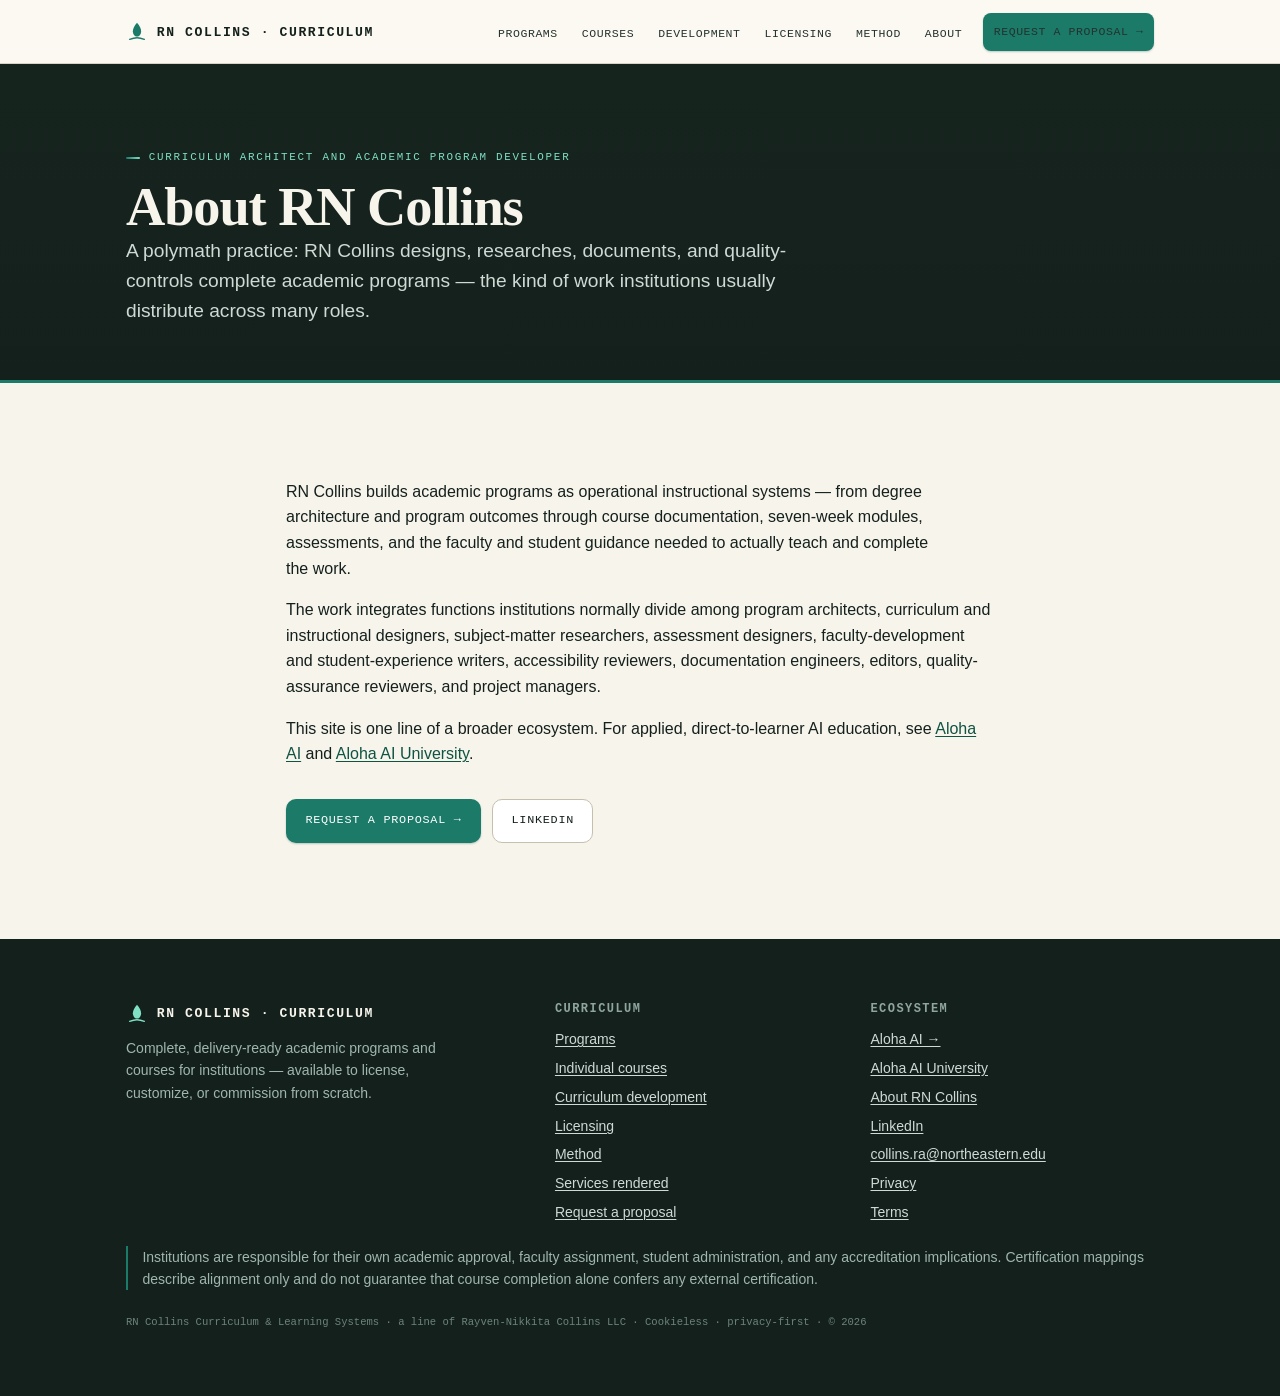
==== about.html @ 0f9e73a1 "feat: institutional curriculum licensing & development site Two offers (license existing / commissio" ====
<!DOCTYPE html>
<html lang="en">
<head>
<meta charset="UTF-8">
<meta name="viewport" content="width=device-width, initial-scale=1.0">
<title>About RN Collins — Curriculum architect and academic program developer</title>
<meta name="description" content="RN Collins develops and licenses complete academic curricula, integrating program design, subject-matter research, instructional design, assessment, and quality assurance into delivery-ready programs.">
<link rel="canonical" href="https://curriculum-licensing.vercel.app/about">
<meta name="theme-color" content="#14201C">
<meta property="og:type" content="website">
<meta property="og:title" content="About RN Collins — Curriculum architect and academic program developer">
<meta property="og:description" content="RN Collins develops and licenses complete academic curricula, integrating program design, subject-matter research, instructional design, assessment, and quality assurance into delivery-ready programs.">
<meta property="og:url" content="https://curriculum-licensing.vercel.app/about">
<meta name="twitter:card" content="summary_large_image">
<meta name="twitter:title" content="About RN Collins — Curriculum architect and academic program developer">
<meta name="twitter:description" content="RN Collins develops and licenses complete academic curricula, integrating program design, subject-matter research, instructional design, assessment, and quality assurance into delivery-ready programs.">
<link rel="icon" href="/favicon.svg" type="image/svg+xml">
<script>document.documentElement.className+=' js';</script>
<link rel="stylesheet" href="/aloha-ds.css">
<script type="application/ld+json">
{"@context":"https://schema.org","@type":"Service","serviceType":"Academic curriculum development and licensing","provider":{"@type":"Person","name":"RN Collins","jobTitle":"Curriculum architect and academic program developer"},"areaServed":"US","url":"https://curriculum-licensing.vercel.app/about","description":"RN Collins develops and licenses complete academic curricula, integrating program design, subject-matter research, instructional design, assessment, and quality assurance into delivery-ready programs.","brand":{"@type":"Organization","name":"Rayven-Nikkita Collins LLC"}}
</script>
<style>
  .hero{position:relative;overflow:hidden;background:var(--grad-hero);color:var(--cream);
    padding-block:clamp(60px,9vw,128px) clamp(48px,6vw,88px);border-bottom:3px solid var(--teal)}
  .hero::before{content:"";position:absolute;inset:0;background-image:radial-gradient(rgba(127,224,196,.05) 1px,transparent 1px);
    background-size:26px 26px;-webkit-mask-image:linear-gradient(180deg,rgba(0,0,0,.6),transparent 70%);mask-image:linear-gradient(180deg,rgba(0,0,0,.6),transparent 70%);pointer-events:none}
  .hero>.wrap{position:relative}
  .hero .display{color:var(--cream);max-width:20ch;margin-bottom:var(--s4)}
  .hero .lead{color:#CFDAD5;max-width:62ch}
  .hero em{color:var(--teal-mint);font-style:normal}
  .hero__cta{display:flex;gap:.7rem;flex-wrap:wrap;margin-top:var(--s5)}
  .hero__meta{margin-top:var(--s5);font-family:var(--mono);font-size:var(--fs-xs);color:#9FB6AE;letter-spacing:.04em;line-height:1.8}
  .hero__meta b{color:var(--cream)}
  .livebadge{display:inline-flex;align-items:center;gap:.5rem;font-family:var(--mono);font-size:var(--fs-xs);
    letter-spacing:.08em;text-transform:uppercase;color:#CDE7DF;border:1px solid #2F4A42;border-radius:var(--r-pill);padding:.34rem .72rem;margin-bottom:var(--s4)}
  .livebadge .dot{width:7px;height:7px;border-radius:50%;background:var(--teal-mint)}
  .sec-head{margin-bottom:var(--s6);max-width:72ch}
  .sec-head .h2{margin-bottom:var(--s3)}
  .pagehead{padding-block:clamp(48px,6vw,84px) clamp(28px,3vw,40px);background:var(--grad-ink);color:var(--cream);border-bottom:3px solid var(--teal)}
  .pagehead .display,.pagehead .h1{color:var(--cream)}
  .pagehead .lead{color:#CFDAD5}
  .card .go{font-family:var(--mono);font-size:var(--fs-xs);color:var(--teal-d);text-transform:uppercase;letter-spacing:.06em;margin-top:.7rem;display:inline-block}
  .card--hover:hover .go{text-decoration:underline}
  .kv{font-family:var(--mono);font-size:var(--fs-xs);letter-spacing:.04em;color:var(--muted);text-transform:uppercase}
  .num-stat{font-family:var(--serif);font-size:2rem;color:var(--teal-d);line-height:1}
  .section--ink .num-stat{color:var(--teal-mint)}
  .clist{list-style:none;margin:0;padding:0}
  .clist li{padding-left:1.4rem;position:relative;margin-bottom:.5rem}
  .clist li::before{content:"";position:absolute;left:0;top:.5em;width:8px;height:8px;border-radius:2px;background:var(--grad-mint-rule)}
  .courserow{display:grid;grid-template-columns:auto 1fr auto;gap:var(--s4);align-items:baseline;padding:var(--s4) 0;border-bottom:1px solid var(--line)}
  .courserow:last-child{border-bottom:0}
  .courserow .code{font-family:var(--mono);font-size:var(--fs-sm);color:var(--teal-d);letter-spacing:.03em}
  .courserow .cr{font-family:var(--mono);font-size:var(--fs-xs);color:var(--muted)}
  @media(max-width:640px){.courserow{grid-template-columns:1fr;gap:var(--s1)}}
  .offergrid{display:grid;grid-template-columns:1fr 1fr 1fr;gap:var(--s5)}
  @media(max-width:820px){.offergrid{grid-template-columns:1fr}}
  .phase{border-left:2px solid var(--line-2);padding:0 0 var(--s5) var(--s5);position:relative;margin-left:.4rem}
  .phase::before{content:"";position:absolute;left:-6px;top:.2rem;width:10px;height:10px;border-radius:50%;background:var(--teal);border:2px solid var(--paper)}
  .phase:last-child{padding-bottom:0}
  .phase .p-num{font-family:var(--mono);font-size:var(--fs-xs);letter-spacing:.1em;color:var(--teal-d);text-transform:uppercase}
</style>
</head>
<body>
<a class="skip" href="#main">Skip to content</a>
<header class="nav">
  <div class="nav__in">
    <a class="nav__brand" href="/" aria-label="RN Collins Curriculum home">
      <svg width="22" height="22" viewBox="0 0 24 24" aria-hidden="true"><path d="M12 2c3 3.5 4.5 6.5 4.5 9.2 0 3.4-2 5.8-4.5 5.8s-4.5-2.4-4.5-5.8C7.5 8.5 9 5.5 12 2z" fill="#1B7A68"/><path d="M4 20c3-1.2 5.4-1.8 8-1.8s5 .6 8 1.8" stroke="#1B7A68" stroke-width="1.6" fill="none" stroke-linecap="round"/></svg>
      RN&nbsp;Collins&nbsp;·&nbsp;Curriculum
    </a>
    <button class="nav__burger" id="burger" aria-expanded="false" aria-controls="navlinks" aria-label="Open menu">
      <svg width="20" height="20" viewBox="0 0 24 24" aria-hidden="true"><path d="M3 6h18M3 12h18M3 18h18" stroke="currentColor" stroke-width="1.8" stroke-linecap="round"/></svg>
    </button>
    <nav aria-label="Primary">
      <ul class="nav__links" id="navlinks">
<li><a href="/programs">Programs</a></li>
<li><a href="/courses">Courses</a></li>
<li><a href="/curriculum-development">Development</a></li>
<li><a href="/licensing">Licensing</a></li>
<li><a href="/method">Method</a></li>
<li><a href="/about">About</a></li>
<li class="nav__cta"><a class="btn btn--primary btn--sm" href="/request">Request a proposal →</a></li>
</ul>
    </nav>
  </div>
</header>
<main id="main"><section class="pagehead">
    <div class="wrap">
      <p class="eyebrow" style="color:var(--teal-mint)">Curriculum architect and academic program developer</p>
      <h1 class="display" style="max-width:22ch">About RN Collins</h1>
      <p class="lead" style="max-width:64ch">A polymath practice: RN Collins designs, researches, documents, and quality-controls complete academic programs — the kind of work institutions usually distribute across many roles.</p>
    </div>
  </section>
  <section class="section">
    <div class="wrap" style="max-width:760px">
      <div class="reveal stack">
        <p>RN Collins builds academic programs as operational instructional systems — from degree architecture and program outcomes through course documentation, seven-week modules, assessments, and the faculty and student guidance needed to actually teach and complete the work.</p>
        <p>The work integrates functions institutions normally divide among program architects, curriculum and instructional designers, subject-matter researchers, assessment designers, faculty-development and student-experience writers, accessibility reviewers, documentation engineers, editors, quality-assurance reviewers, and project managers.</p>
        <p>This site is one line of a broader ecosystem. For applied, direct-to-learner AI education, see <a href="https://aloha-ai-consulting.vercel.app" target="_blank" rel="noopener">Aloha AI</a> and <a href="https://aloha-ai-consulting.vercel.app/university" target="_blank" rel="noopener">Aloha AI University</a>.</p>
      </div>
      <div class="hero__cta" style="margin-top:var(--s6)">
        <a class="btn btn--primary" href="/request">Request a proposal →</a>
        <a class="btn btn--outline" href="https://www.linkedin.com/in/rn-collins" target="_blank" rel="noopener">LinkedIn</a>
      </div>
    </div>
  </section></main>
<footer class="footer" aria-labelledby="foot-h">
  <div class="wrap">
    <h2 id="foot-h" class="small" style="position:absolute;left:-999px">Site footer</h2>
    <div class="footer__grid">
      <div>
        <a class="nav__brand" href="/" style="color:var(--cream)" aria-label="RN Collins Curriculum home"><svg width="22" height="22" viewBox="0 0 24 24" aria-hidden="true"><path d="M12 2c3 3.5 4.5 6.5 4.5 9.2 0 3.4-2 5.8-4.5 5.8s-4.5-2.4-4.5-5.8C7.5 8.5 9 5.5 12 2z" fill="#7FE0C4"/><path d="M4 20c3-1.2 5.4-1.8 8-1.8s5 .6 8 1.8" stroke="#7FE0C4" stroke-width="1.6" fill="none" stroke-linecap="round"/></svg> RN&nbsp;Collins&nbsp;·&nbsp;Curriculum</a>
        <p class="small" style="margin-top:var(--s3);max-width:40ch;color:#9FB6AE">Complete, delivery-ready academic programs and courses for institutions — available to license, customize, or commission from scratch.</p>
      </div>
      <div>
        <h3>Curriculum</h3>
        <ul>
          <li><a href="/programs">Programs</a></li>
          <li><a href="/courses">Individual courses</a></li>
          <li><a href="/curriculum-development">Curriculum development</a></li>
          <li><a href="/licensing">Licensing</a></li>
          <li><a href="/method">Method</a></li>
          <li><a href="/services-rendered">Services rendered</a></li>
          <li><a href="/request">Request a proposal</a></li>
        </ul>
      </div>
      <div>
        <h3>Ecosystem</h3>
        <ul>
          <li><a href="https://aloha-ai-consulting.vercel.app" target="_blank" rel="noopener">Aloha AI →</a></li>
          <li><a href="https://aloha-ai-consulting.vercel.app/university" target="_blank" rel="noopener">Aloha AI University</a></li>
          <li><a href="/about">About RN Collins</a></li>
          <li><a href="https://www.linkedin.com/in/rn-collins" target="_blank" rel="noopener">LinkedIn</a></li>
          <li><a href="mailto:collins.ra@northeastern.edu?subject=Curriculum%20licensing%20inquiry">collins.ra@northeastern.edu</a></li>
          <li><a href="/privacy">Privacy</a></li>
          <li><a href="/terms">Terms</a></li>
        </ul>
      </div>
    </div>
    <p class="disc small">Institutions are responsible for their own academic approval, faculty assignment, student administration, and any accreditation implications. Certification mappings describe alignment only and do not guarantee that course completion alone confers any external certification.</p>
    <p class="fine">RN Collins Curriculum &amp; Learning Systems · a line of Rayven-Nikkita Collins LLC · Cookieless · privacy-first · © 2026</p>
  </div>
</footer>
<script>
  (function(){var b=document.getElementById('burger'),l=document.getElementById('navlinks');
  function set(o){b.setAttribute('aria-expanded',o);l.classList.toggle('open',o);b.setAttribute('aria-label',o?'Close menu':'Open menu');}
  b.addEventListener('click',function(){set(b.getAttribute('aria-expanded')!=='true');});
  l.addEventListener('click',function(e){if(e.target.tagName==='A')set(false);});
  document.addEventListener('keydown',function(e){if(e.key==='Escape')set(false);});})();
  document.querySelectorAll('.acc__btn').forEach(function(btn){var p=document.getElementById(btn.getAttribute('aria-controls'));
    btn.addEventListener('click',function(){var o=btn.getAttribute('aria-expanded')==='true';btn.setAttribute('aria-expanded',!o);p.style.maxHeight=o?null:p.scrollHeight+'px';});});
  (function(){var nav=document.querySelector('.nav');if(!nav)return;var on=function(){nav.classList.toggle('is-stuck',window.scrollY>8);};on();window.addEventListener('scroll',on,{passive:true});})();
  (function(){if(matchMedia('(prefers-reduced-motion:reduce)').matches){document.querySelectorAll('.reveal').forEach(function(e){e.classList.add('in');});return;}
  var io=new IntersectionObserver(function(es){es.forEach(function(e){if(e.isIntersecting){e.target.classList.add('in');io.unobserve(e.target);}});},{threshold:.12});
  document.querySelectorAll('.reveal').forEach(function(e){io.observe(e);});})();
</script>
</body>
</html>
---- aloha-ds.css ----
/* ============================================================
   ALOHA AI — DESIGN SYSTEM  (aloha-ds.css)
   The shared stylesheet for all 13 ecosystem sites.
   Copy this file verbatim into each site; put page-specific
   rules in the page's own <style> or a page.css.
   v1.0 · 2026-07
   ============================================================ */

/* ---- 1. TOKENS ------------------------------------------- */
:root{
  /* Brand color */
  --teal:#1B7A68; --teal-d:#0F5343; --teal-l:#E9F3F0; --teal-mint:#7FE0C4;
  --ink:#14201C; --ink-2:#25332E; --ink-3:#3B4A44;
  --cream:#F7F4EC; --cream-2:#EFEAE0; --paper:#FCFAF5; --white:#FFFFFF;
  --muted:#4E5C56;            /* AA on cream */
  --muted-on-ink:#B7C7C0;     /* AA on ink */
  --line:#DAD3C5; --line-2:#C7BFAE;
  --amber:#8A5A08; --amber-l:#FBF4E6; --amber-bd:#E4CE9E;
  --red:#9C2F2F; --red-l:#FBF1F0; --red-bd:#E3B9B4;
  --green:#166A34; --green-l:#EFF7F1; --green-bd:#BEDFC9;
  /* Type */
  --serif:"Iowan Old Style","Palatino Linotype",Palatino,Georgia,"Times New Roman",serif;
  --sans:-apple-system,BlinkMacSystemFont,"Segoe UI",Inter,Roboto,Helvetica,Arial,sans-serif;
  --mono:"SFMono-Regular",Menlo,Consolas,"Liberation Mono",monospace;
  /* Type scale (fluid) */
  --fs-display:clamp(2.1rem,5.2vw,3.4rem);
  --fs-h1:clamp(1.9rem,4vw,2.7rem);
  --fs-h2:clamp(1.5rem,3vw,2rem);
  --fs-h3:1.18rem; --fs-body:1rem; --fs-sm:.875rem; --fs-xs:.75rem;
  --label:.68rem;               /* mono eyebrow/label size */
  /* Space scale */
  --s1:4px; --s2:8px; --s3:12px; --s4:16px; --s5:24px; --s6:32px; --s7:48px; --s8:64px; --s9:96px;
  /* Radius + shadow + motion */
  --r-sm:10px; --r:14px; --r-lg:18px; --r-pill:999px;
  --sh-1:0 1px 2px rgba(20,32,28,.05);
  --sh-2:0 1px 2px rgba(20,32,28,.05),0 10px 34px rgba(20,32,28,.07);
  /* elevated shadow set (flagship depth, still soft) */
  --sh-3:0 2px 4px rgba(20,32,28,.04),0 18px 48px -12px rgba(20,32,28,.14);
  --sh-focus:0 0 0 3px rgba(27,122,104,.35);
  --sh-focus-mint:0 0 0 3px rgba(127,224,196,.55);
  --ease:cubic-bezier(.4,0,.2,1);
  --ease-out:cubic-bezier(.16,1,.3,1);      /* editorial ease-out for reveals */
  --dur:.22s; --dur-s:.14s;
  --maxw:1080px; --maxw-wide:1200px; --nav-h:64px;
  /* Editorial surfaces / gradients (within brand) */
  --grad-hero:radial-gradient(130% 120% at 82% -12%,#20362d 0%,#18271F 44%,var(--ink) 80%);
  --grad-ink:linear-gradient(180deg,#16241E 0%,var(--ink) 100%);
  --grad-mint-rule:linear-gradient(90deg,var(--teal) 0%,var(--teal-mint) 100%);
  --texture-dot:radial-gradient(rgba(27,122,104,.045) 1px,transparent 1px);
}

/* ---- 2. BASE / RESET ------------------------------------- */
*{box-sizing:border-box}
html{scroll-behavior:smooth;scroll-padding-top:calc(var(--nav-h) + 12px);-webkit-text-size-adjust:100%}
body{margin:0;background:var(--cream);color:var(--ink);font-family:var(--sans);
  font-size:var(--fs-body);line-height:1.6;-webkit-font-smoothing:antialiased;text-rendering:optimizeLegibility}
img{max-width:100%;display:block}
h1,h2,h3,h4{font-family:var(--serif);font-weight:600;letter-spacing:-.014em;line-height:1.12;margin:0;text-wrap:balance}
p{margin:0 0 1rem;text-wrap:pretty}
a{color:var(--teal-d);text-underline-offset:2px;text-decoration-thickness:from-font;transition:color var(--dur-s) var(--ease)}
a:hover{color:var(--teal)}
:focus-visible{outline:none;box-shadow:var(--sh-focus);border-radius:6px}
.section--ink :focus-visible{box-shadow:var(--sh-focus-mint)}
::selection{background:var(--teal-mint);color:var(--ink)}

/* ---- 3. LAYOUT ------------------------------------------- */
.wrap{max-width:var(--maxw);margin-inline:auto;padding-inline:clamp(18px,4vw,26px)}
.section{padding-block:clamp(56px,7.5vw,104px);position:relative}
.section + .section{border-top:1px solid var(--line)}
.section--ink{background:var(--grad-ink);color:var(--cream)}
.section--ink + .section,.section + .section--ink{border-top:0}
.section--paper{background:var(--paper)}
/* subtle dot texture, opt-in, brand-tinted */
.section--texture{background-image:var(--texture-dot);background-size:22px 22px}
.wrap--wide{max-width:var(--maxw-wide)}
/* accent rule system — an editorial hairline that reads intentional */
.rule{height:2px;width:56px;border:0;border-radius:2px;background:var(--grad-mint-rule);margin:0 0 var(--s5)}
.section--ink .rule{background:var(--grad-mint-rule);opacity:.9}
.stack>*+*{margin-top:var(--s4)}
.grid{display:grid;gap:var(--s5)}
.grid-2{grid-template-columns:repeat(2,1fr)}
.grid-3{grid-template-columns:repeat(3,1fr)}
.grid-4{grid-template-columns:repeat(4,1fr)}
@media(max-width:820px){.grid-2,.grid-3,.grid-4{grid-template-columns:1fr}}
@media(max-width:820px){.grid-4.keep-2,.grid-3.keep-2{grid-template-columns:1fr 1fr}}
.measure{max-width:64ch}

/* ---- 4. TYPOGRAPHY HELPERS ------------------------------- */
.eyebrow{font-family:var(--mono);font-size:var(--label);letter-spacing:.16em;text-transform:uppercase;color:var(--teal-d);margin:0 0 var(--s3);display:inline-flex;align-items:center;gap:.55rem}
.eyebrow::before{content:"";width:14px;height:2px;border-radius:2px;background:var(--grad-mint-rule);flex:none}
.section--ink .eyebrow::before{opacity:.95}
.section--ink .eyebrow{color:var(--teal-mint)}
.display{font-size:var(--fs-display);letter-spacing:-.02em;line-height:1.06}
.h1{font-size:var(--fs-h1)} .h2{font-size:var(--fs-h2)} .h3{font-size:var(--fs-h3)}
.lead{font-size:clamp(1.06rem,1.6vw,1.2rem);line-height:1.55;color:var(--muted);max-width:60ch}
.section--ink .lead{color:var(--muted-on-ink)}
.mono{font-family:var(--mono)}
.small{font-size:var(--fs-sm)} .muted{color:var(--muted)}

/* ---- 5. BUTTONS ------------------------------------------ */
.btn{display:inline-flex;align-items:center;gap:.5rem;font-family:var(--mono);font-size:.74rem;
  letter-spacing:.06em;text-transform:uppercase;font-weight:500;text-decoration:none;cursor:pointer;
  padding:.72rem 1.15rem;border-radius:var(--r-sm);border:1px solid transparent;transition:all var(--dur) var(--ease);
  min-height:44px;line-height:1}
.btn--primary{background:var(--teal);color:#fff;box-shadow:0 1px 2px rgba(15,83,67,.28)}
.btn--primary:hover{background:#22917b;color:#fff;transform:translateY(-1px);box-shadow:0 8px 22px -6px rgba(15,83,67,.5)}
.btn--primary:active{transform:translateY(0)}
.btn--outline{background:var(--white);border-color:var(--line-2);color:var(--ink)}
.btn--outline:hover{border-color:var(--teal);color:var(--teal-d);transform:translateY(-1px);box-shadow:var(--sh-1)}
.btn--ghost{background:transparent;border-color:#3a564d;color:var(--cream)}
.btn--ghost:hover{border-color:var(--teal-mint);color:#fff}
.btn--sm{padding:.5rem .8rem;min-height:38px;font-size:.68rem}

/* ---- 6. CHIPS / TAGS ------------------------------------- */
.chip{display:inline-flex;align-items:center;gap:.4rem;font-family:var(--mono);font-size:var(--fs-xs);
  letter-spacing:.05em;text-transform:uppercase;padding:.24rem .55rem;border-radius:var(--r-pill);
  border:1px solid var(--line);background:#fff;color:var(--ink-2)}
.chip--hi{color:var(--green);border-color:var(--green-bd);background:var(--green-l)}
.chip--med{color:var(--amber);border-color:var(--amber-bd);background:var(--amber-l)}
.chip--src{color:var(--teal-d);border-color:#BADFD6;background:var(--teal-l)}
.chip .ic{width:7px;height:7px;border-radius:50%;background:currentColor;flex:none}

/* ---- 7. CARDS -------------------------------------------- */
.card{position:relative;background:#fff;border:1px solid var(--line);border-radius:var(--r);padding:var(--s5);box-shadow:var(--sh-1);
  transition:box-shadow var(--dur) var(--ease),transform var(--dur) var(--ease),border-color var(--dur) var(--ease)}
.card--hover{cursor:pointer}
.card--hover:hover{box-shadow:var(--sh-3);transform:translateY(-3px);border-color:var(--line-2)}
/* an accent hairline that surfaces on hover — quiet until you touch it */
.card--hover::after{content:"";position:absolute;left:var(--s5);right:var(--s5);top:0;height:2px;border-radius:2px;
  background:var(--grad-mint-rule);transform:scaleX(0);transform-origin:left;opacity:0;transition:transform var(--dur) var(--ease-out),opacity var(--dur) var(--ease)}
.card--hover:hover::after{transform:scaleX(1);opacity:1}
.card h3{font-size:var(--fs-h3);margin-bottom:var(--s2)}
.card__ic{width:38px;height:38px;border-radius:10px;background:var(--teal-l);color:var(--teal-d);
  display:grid;place-items:center;margin-bottom:var(--s3)}

/* ---- 8. TOOL PANEL (dark interactive) -------------------- */
.tool{background:var(--ink);color:var(--cream);border-radius:var(--r-lg);padding:var(--s6);box-shadow:var(--sh-2)}
.tool h3{color:var(--cream)}
.field{margin-bottom:var(--s4)}
.field label{display:block;font-family:var(--mono);font-size:var(--fs-xs);letter-spacing:.1em;
  text-transform:uppercase;color:var(--muted-on-ink);margin-bottom:.4rem}
.field select,.field input{width:100%;padding:.66rem .75rem;border-radius:var(--r-sm);
  border:1px solid #33504f;background:#0E1815;color:var(--cream);font:inherit;font-size:.95rem;min-height:44px}
.field select:focus-visible,.field input:focus-visible{box-shadow:var(--sh-focus);border-color:var(--teal)}
.out{background:#0E1815;border:1px solid #2C463E;border-radius:var(--r);padding:var(--s5)}
.out__lab{font-family:var(--mono);font-size:var(--fs-xs);letter-spacing:.12em;text-transform:uppercase;color:var(--muted-on-ink);margin-bottom:.3rem}
.out__big{font-family:var(--serif);font-size:1.7rem;color:var(--teal-mint);line-height:1.1}
.out ul{margin:.7rem 0 0;padding-left:1.1rem;color:#D6E4DF;font-size:.9rem}
.out ul li{margin-bottom:.3rem}
.flag{font-family:var(--mono);font-size:.72rem;color:#E7B36B;margin-top:.7rem}

/* ---- 9. TABLE (provenance) ------------------------------- */
.table-wrap{overflow-x:auto;border:1px solid var(--line);border-radius:var(--r);background:#fff}
table.data{width:100%;border-collapse:collapse;font-size:var(--fs-sm);min-width:560px}
.data th,.data td{text-align:left;padding:.65rem .8rem;border-bottom:1px solid var(--line);vertical-align:top}
.data th{background:var(--ink);color:var(--cream);font-family:var(--mono);font-size:var(--fs-xs);letter-spacing:.09em;text-transform:uppercase;font-weight:500;position:sticky;top:0}
.data tr:last-child td{border-bottom:none}
.data .cite{font-family:var(--mono);font-size:.8rem;color:var(--teal-d)}

/* ---- 10. ACCORDION (FAQ) --------------------------------- */
.acc{border:1px solid var(--line);border-radius:var(--r);background:#fff;overflow:hidden}
.acc+.acc{margin-top:var(--s3)}
.acc__btn{width:100%;text-align:left;background:none;border:0;cursor:pointer;padding:1rem 1.15rem;
  font-family:var(--serif);font-size:1.05rem;color:var(--ink);display:flex;justify-content:space-between;gap:1rem;align-items:center;min-height:56px}
.acc__btn:hover{color:var(--teal-d)}
.acc__ic{flex:none;transition:transform var(--dur) var(--ease);color:var(--teal)}
.acc__btn[aria-expanded="true"] .acc__ic{transform:rotate(45deg)}
.acc__panel{max-height:0;overflow:hidden;transition:max-height var(--dur) var(--ease)}
.acc__panel-inner{padding:0 1.15rem 1.1rem;color:var(--muted)}

/* ---- 11. NAV --------------------------------------------- */
.skip{position:absolute;left:-999px;top:0;background:var(--teal);color:#fff;padding:.6rem 1rem;
  border-radius:0 0 8px 0;z-index:200;font-family:var(--mono);font-size:.8rem}
.skip:focus{left:0;color:#fff}
.nav{position:sticky;top:0;z-index:100;background:rgba(252,250,245,.82);backdrop-filter:saturate(180%) blur(14px);
  border-bottom:1px solid var(--line);height:var(--nav-h);transition:box-shadow var(--dur) var(--ease),background var(--dur) var(--ease)}
.nav.is-stuck{background:rgba(252,250,245,.94);box-shadow:0 1px 0 var(--line),0 8px 24px -14px rgba(20,32,28,.4)}
.nav__in{max-width:var(--maxw);margin-inline:auto;padding-inline:clamp(18px,4vw,26px);height:var(--nav-h);
  display:flex;align-items:center;justify-content:space-between;gap:1rem}
.nav__brand{display:flex;align-items:center;gap:.55rem;font-family:var(--mono);font-size:.82rem;letter-spacing:.12em;
  text-transform:uppercase;color:var(--ink);text-decoration:none;font-weight:600}
.nav__brand svg{flex:none}
.nav__links{display:flex;align-items:center;gap:.3rem;list-style:none;margin:0;padding:0}
.nav__links a{font-family:var(--mono);font-size:.72rem;letter-spacing:.05em;text-transform:uppercase;
  color:var(--ink-2);text-decoration:none;padding:.5rem .6rem;border-radius:8px}
.nav__links a:hover{color:var(--teal-d);background:var(--teal-l)}
.nav__cta{margin-left:.4rem}
.nav__burger{display:none;background:none;border:1px solid var(--line-2);border-radius:9px;width:44px;height:44px;
  cursor:pointer;align-items:center;justify-content:center;color:var(--ink)}
@media(max-width:860px){
  .nav__links{position:fixed;inset:var(--nav-h) 0 auto 0;flex-direction:column;align-items:stretch;gap:0;
    background:var(--paper);border-bottom:1px solid var(--line);padding:var(--s3);transform:translateY(-8px);
    opacity:0;visibility:hidden;transition:all var(--dur) var(--ease);box-shadow:var(--sh-2)}
  .nav__links.open{opacity:1;visibility:visible;transform:translateY(0)}
  .nav__links a{padding:.85rem .8rem;font-size:.82rem}
  .nav__links .nav__cta{margin:.4rem 0 0}
  .nav__cta .btn{width:100%;justify-content:center}
  .nav__burger{display:inline-flex}
}

/* ---- 12. FOOTER ------------------------------------------ */
.footer{background:var(--ink);color:var(--muted-on-ink);padding-block:var(--s8) var(--s7);font-size:var(--fs-sm)}
.footer a{color:#CFDAD5}.footer a:hover{color:#fff}
.footer__grid{display:grid;grid-template-columns:1.4fr 1fr 1fr;gap:var(--s6)}
@media(max-width:720px){.footer__grid{grid-template-columns:1fr}}
.footer h3,.footer h4{font-family:var(--mono);font-size:var(--fs-xs);letter-spacing:.12em;text-transform:uppercase;color:#8FA69E;margin-bottom:var(--s3)}
.footer ul{list-style:none;margin:0;padding:0}.footer li{margin-bottom:.4rem}
.footer .disc{border-left:2px solid var(--teal);padding-left:.9rem;color:#9FB6AE;margin-top:var(--s4)}
.footer .fine{font-family:var(--mono);font-size:.66rem;color:#6C837B;margin-top:var(--s5);line-height:1.7}

/* ---- 13. UTIL / MOTION ----------------------------------- */
/* reveals only hide when JS is active (progressive enhancement) */
.js .reveal{opacity:0;transform:translateY(18px)}
.js .reveal.in{opacity:1;transform:none;transition:opacity .7s var(--ease-out),transform .7s var(--ease-out)}
.divider{height:1px;background:var(--line);border:0;margin-block:var(--s6)}
.divider--accent{height:2px;background:var(--grad-mint-rule);border-radius:2px;width:100%}
@media(prefers-reduced-motion:reduce){
  *{animation:none!important;transition:none!important;scroll-behavior:auto!important}
  .reveal{opacity:1;transform:none}
}
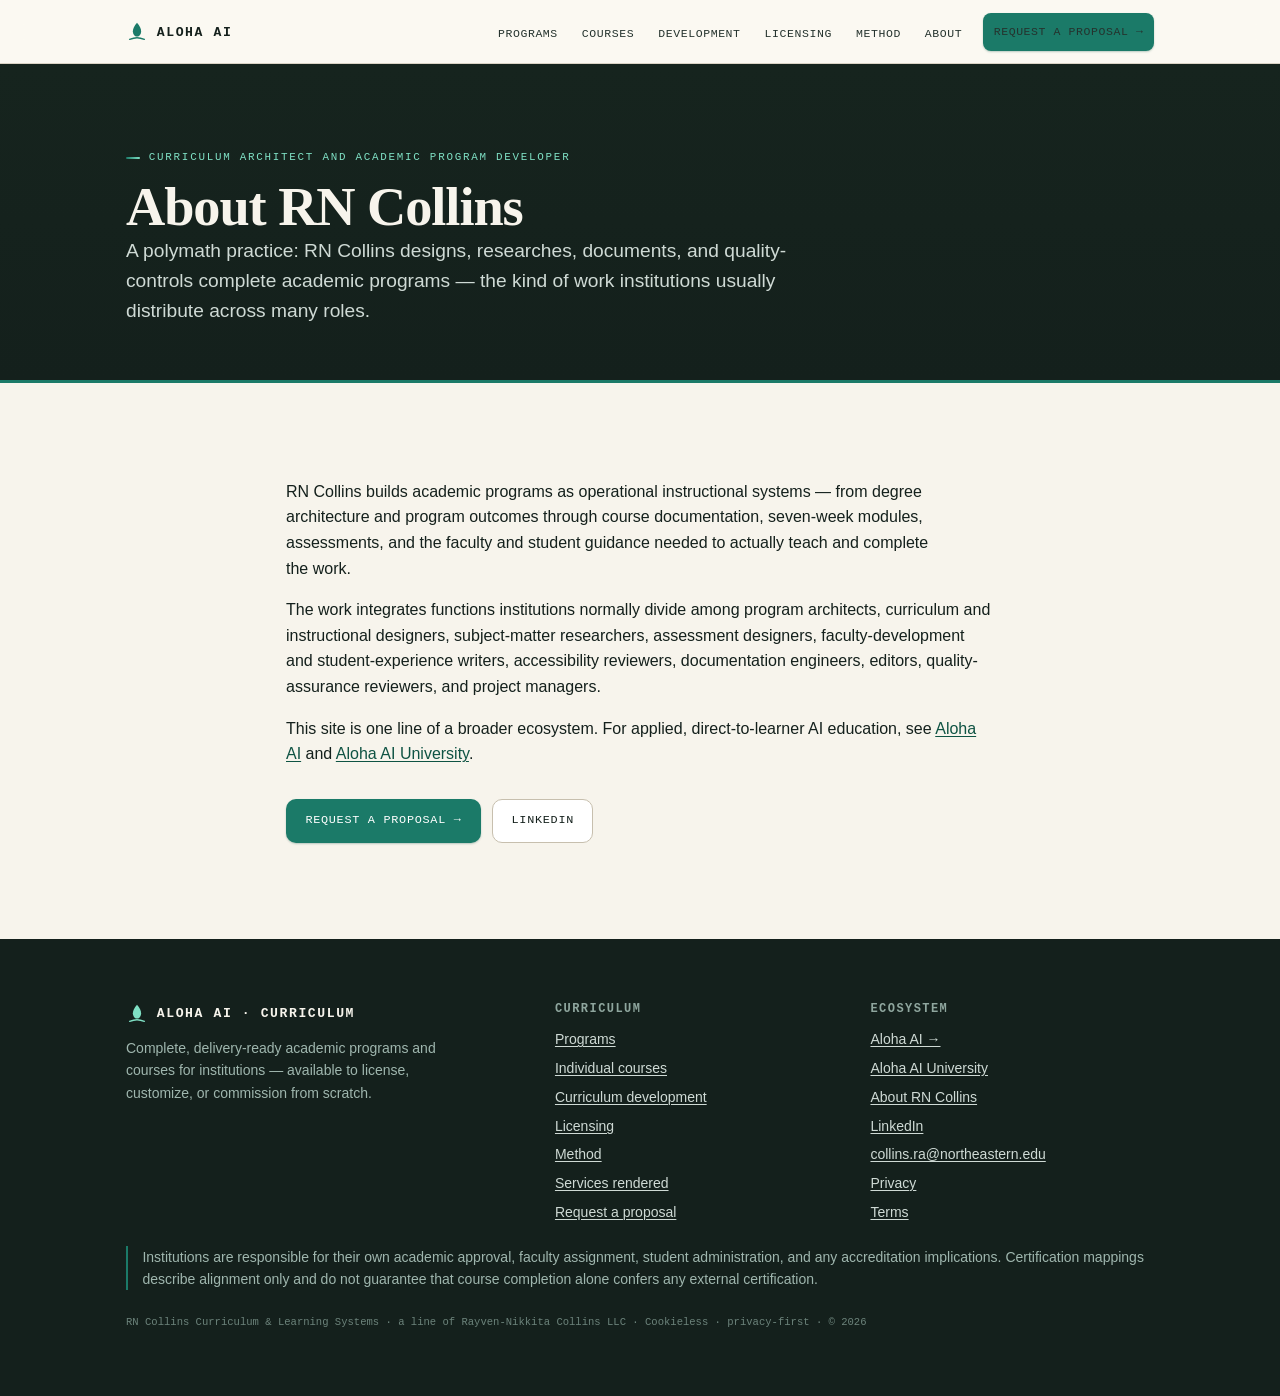
==== commit aa19e81a: "brand: label nav/footer as Aloha AI Co-Authored-By: Claude Opus 4.8 <noreply@anthropic.com>" ====
--- a/about.html
+++ b/about.html
@@ -65,9 +65,9 @@
 <a class="skip" href="#main">Skip to content</a>
 <header class="nav">
   <div class="nav__in">
-    <a class="nav__brand" href="/" aria-label="RN Collins Curriculum home">
+    <a class="nav__brand" href="/" aria-label="Aloha AI home">
       <svg width="22" height="22" viewBox="0 0 24 24" aria-hidden="true"><path d="M12 2c3 3.5 4.5 6.5 4.5 9.2 0 3.4-2 5.8-4.5 5.8s-4.5-2.4-4.5-5.8C7.5 8.5 9 5.5 12 2z" fill="#1B7A68"/><path d="M4 20c3-1.2 5.4-1.8 8-1.8s5 .6 8 1.8" stroke="#1B7A68" stroke-width="1.6" fill="none" stroke-linecap="round"/></svg>
-      RN&nbsp;Collins&nbsp;·&nbsp;Curriculum
+      Aloha&nbsp;AI
     </a>
     <button class="nav__burger" id="burger" aria-expanded="false" aria-controls="navlinks" aria-label="Open menu">
       <svg width="20" height="20" viewBox="0 0 24 24" aria-hidden="true"><path d="M3 6h18M3 12h18M3 18h18" stroke="currentColor" stroke-width="1.8" stroke-linecap="round"/></svg>
@@ -110,7 +110,7 @@
     <h2 id="foot-h" class="small" style="position:absolute;left:-999px">Site footer</h2>
     <div class="footer__grid">
       <div>
-        <a class="nav__brand" href="/" style="color:var(--cream)" aria-label="RN Collins Curriculum home"><svg width="22" height="22" viewBox="0 0 24 24" aria-hidden="true"><path d="M12 2c3 3.5 4.5 6.5 4.5 9.2 0 3.4-2 5.8-4.5 5.8s-4.5-2.4-4.5-5.8C7.5 8.5 9 5.5 12 2z" fill="#7FE0C4"/><path d="M4 20c3-1.2 5.4-1.8 8-1.8s5 .6 8 1.8" stroke="#7FE0C4" stroke-width="1.6" fill="none" stroke-linecap="round"/></svg> RN&nbsp;Collins&nbsp;·&nbsp;Curriculum</a>
+        <a class="nav__brand" href="/" style="color:var(--cream)" aria-label="Aloha AI home"><svg width="22" height="22" viewBox="0 0 24 24" aria-hidden="true"><path d="M12 2c3 3.5 4.5 6.5 4.5 9.2 0 3.4-2 5.8-4.5 5.8s-4.5-2.4-4.5-5.8C7.5 8.5 9 5.5 12 2z" fill="#7FE0C4"/><path d="M4 20c3-1.2 5.4-1.8 8-1.8s5 .6 8 1.8" stroke="#7FE0C4" stroke-width="1.6" fill="none" stroke-linecap="round"/></svg> Aloha&nbsp;AI&nbsp;·&nbsp;Curriculum</a>
         <p class="small" style="margin-top:var(--s3);max-width:40ch;color:#9FB6AE">Complete, delivery-ready academic programs and courses for institutions — available to license, customize, or commission from scratch.</p>
       </div>
       <div>
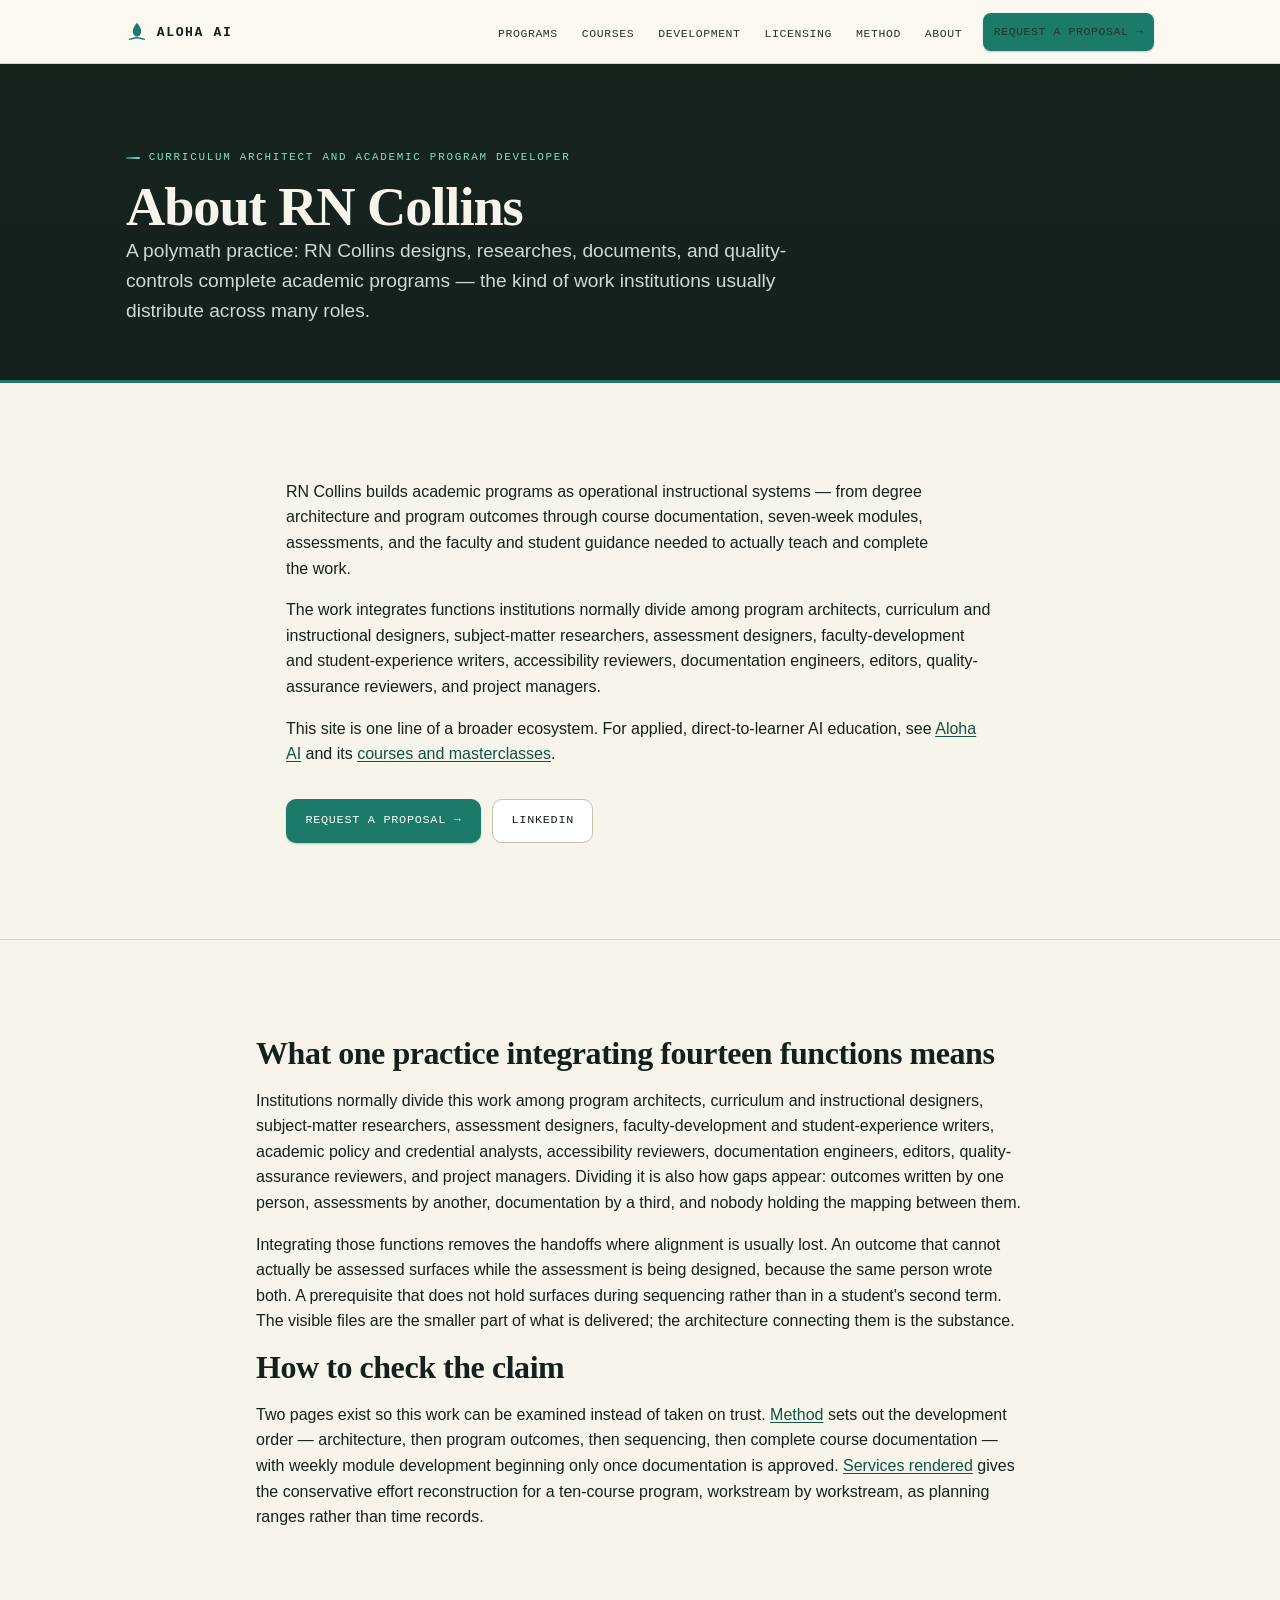
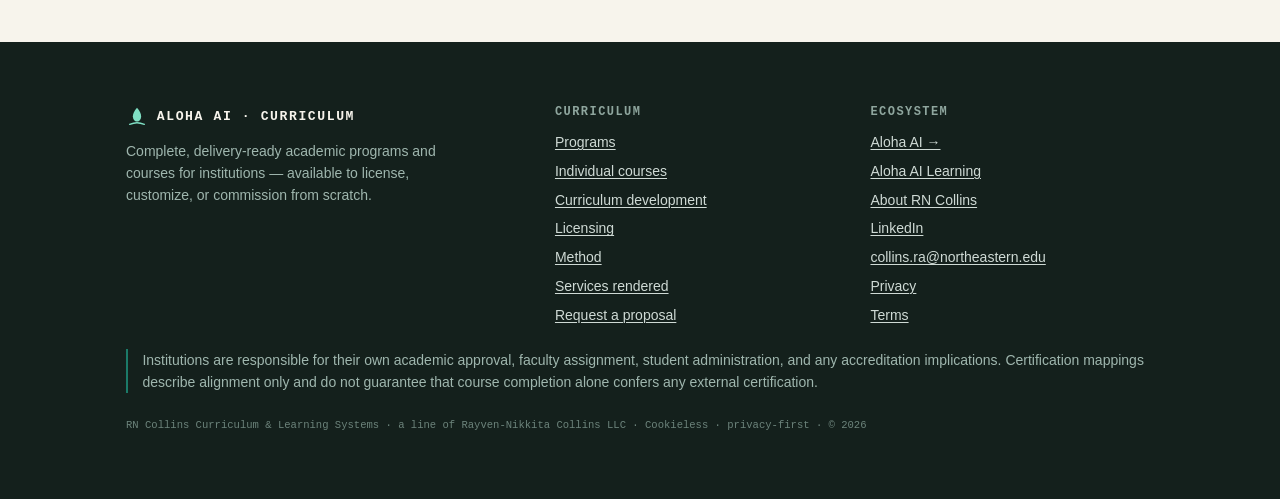
==== commit 9af22edf: "meta+content: repoint a dead link, add the share card, and finish four pages All changes are made in" ====
--- a/about.html
+++ b/about.html
@@ -15,6 +15,13 @@
 <meta name="twitter:title" content="About RN Collins — Curriculum architect and academic program developer">
 <meta name="twitter:description" content="RN Collins develops and licenses complete academic curricula, integrating program design, subject-matter research, instructional design, assessment, and quality assurance into delivery-ready programs.">
 <link rel="icon" href="/favicon.svg" type="image/svg+xml">
+<link rel="apple-touch-icon" sizes="180x180" href="/apple-touch-icon.png">
+<meta property="og:site_name" content="RN Collins Curriculum">
+<meta property="og:image" content="https://curriculum-licensing.vercel.app/og.png">
+<meta property="og:image:width" content="1200">
+<meta property="og:image:height" content="630">
+<meta property="og:image:alt" content="RN Collins Curriculum — complete courses, academic programs, and curriculum-development services. Programs run 30 credits across ten three-credit courses in a seven-week format.">
+<meta name="twitter:image" content="https://curriculum-licensing.vercel.app/og.png">
 <script>document.documentElement.className+=' js';</script>
 <link rel="stylesheet" href="/aloha-ds.css">
 <script type="application/ld+json">
@@ -97,11 +104,22 @@
       <div class="reveal stack">
         <p>RN Collins builds academic programs as operational instructional systems — from degree architecture and program outcomes through course documentation, seven-week modules, assessments, and the faculty and student guidance needed to actually teach and complete the work.</p>
         <p>The work integrates functions institutions normally divide among program architects, curriculum and instructional designers, subject-matter researchers, assessment designers, faculty-development and student-experience writers, accessibility reviewers, documentation engineers, editors, quality-assurance reviewers, and project managers.</p>
-        <p>This site is one line of a broader ecosystem. For applied, direct-to-learner AI education, see <a href="https://aloha-ai-consulting.vercel.app" target="_blank" rel="noopener">Aloha AI</a> and <a href="https://aloha-ai-consulting.vercel.app/university" target="_blank" rel="noopener">Aloha AI University</a>.</p>
+        <p>This site is one line of a broader ecosystem. For applied, direct-to-learner AI education, see <a href="https://aloha-ai-consulting.vercel.app" target="_blank" rel="noopener">Aloha AI</a> and its <a href="https://aloha-ai-consulting.vercel.app/learning/" target="_blank" rel="noopener">courses and masterclasses</a>.</p>
       </div>
       <div class="hero__cta" style="margin-top:var(--s6)">
         <a class="btn btn--primary" href="/request">Request a proposal →</a>
         <a class="btn btn--outline" href="https://www.linkedin.com/in/rn-collins" target="_blank" rel="noopener">LinkedIn</a>
+      </div>
+    </div>
+  </section>
+  <section class="section">
+    <div class="wrap" style="max-width:820px">
+      <div class="reveal stack">
+        <h2 class="h2">What one practice integrating fourteen functions means</h2>
+        <p>Institutions normally divide this work among program architects, curriculum and instructional designers, subject-matter researchers, assessment designers, faculty-development and student-experience writers, academic policy and credential analysts, accessibility reviewers, documentation engineers, editors, quality-assurance reviewers, and project managers. Dividing it is also how gaps appear: outcomes written by one person, assessments by another, documentation by a third, and nobody holding the mapping between them.</p>
+        <p>Integrating those functions removes the handoffs where alignment is usually lost. An outcome that cannot actually be assessed surfaces while the assessment is being designed, because the same person wrote both. A prerequisite that does not hold surfaces during sequencing rather than in a student's second term. The visible files are the smaller part of what is delivered; the architecture connecting them is the substance.</p>
+        <h2 class="h2">How to check the claim</h2>
+        <p>Two pages exist so this work can be examined instead of taken on trust. <a href="/method">Method</a> sets out the development order — architecture, then program outcomes, then sequencing, then complete course documentation — with weekly module development beginning only once documentation is approved. <a href="/services-rendered">Services rendered</a> gives the conservative effort reconstruction for a ten-course program, workstream by workstream, as planning ranges rather than time records.</p>
       </div>
     </div>
   </section></main>
@@ -129,7 +147,7 @@
         <h3>Ecosystem</h3>
         <ul>
           <li><a href="https://aloha-ai-consulting.vercel.app" target="_blank" rel="noopener">Aloha AI →</a></li>
-          <li><a href="https://aloha-ai-consulting.vercel.app/university" target="_blank" rel="noopener">Aloha AI University</a></li>
+          <li><a href="https://aloha-ai-consulting.vercel.app/learning/" target="_blank" rel="noopener">Aloha AI Learning</a></li>
           <li><a href="/about">About RN Collins</a></li>
           <li><a href="https://www.linkedin.com/in/rn-collins" target="_blank" rel="noopener">LinkedIn</a></li>
           <li><a href="mailto:collins.ra@northeastern.edu?subject=Curriculum%20licensing%20inquiry">collins.ra@northeastern.edu</a></li>
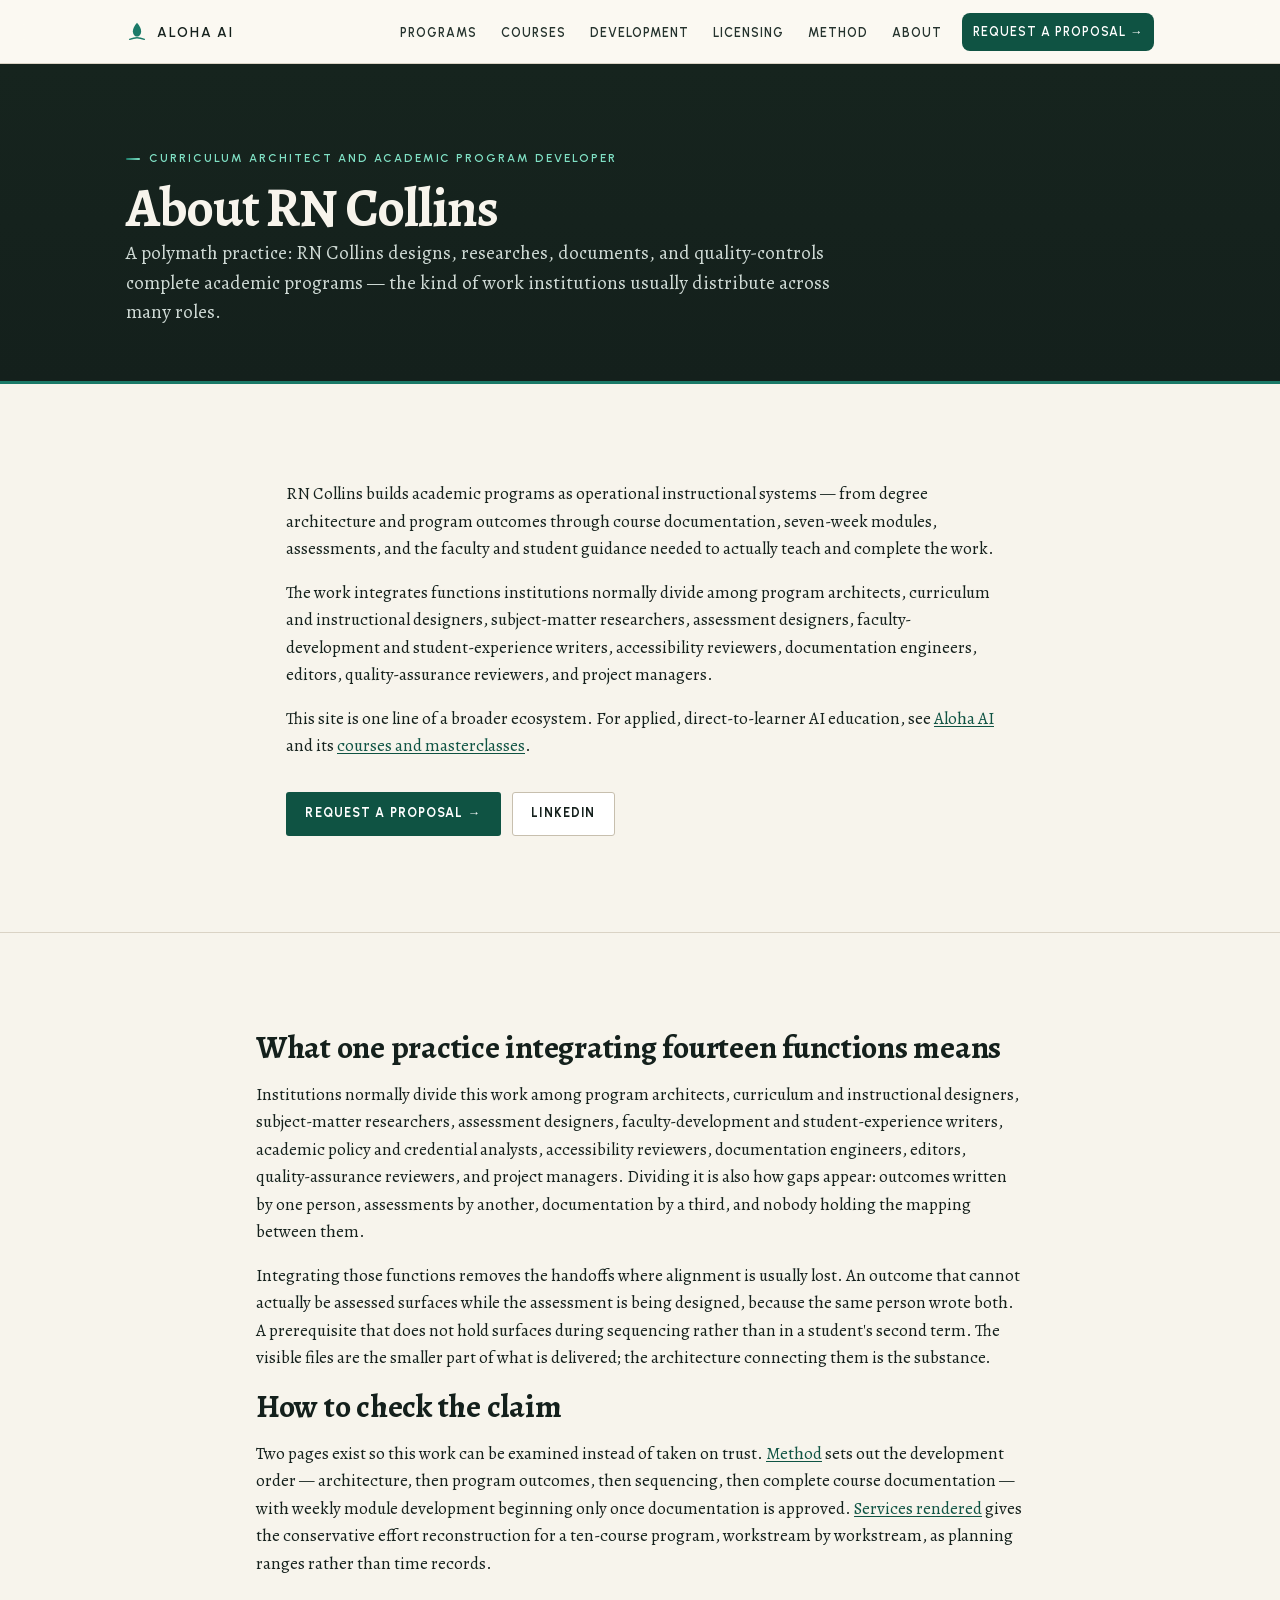
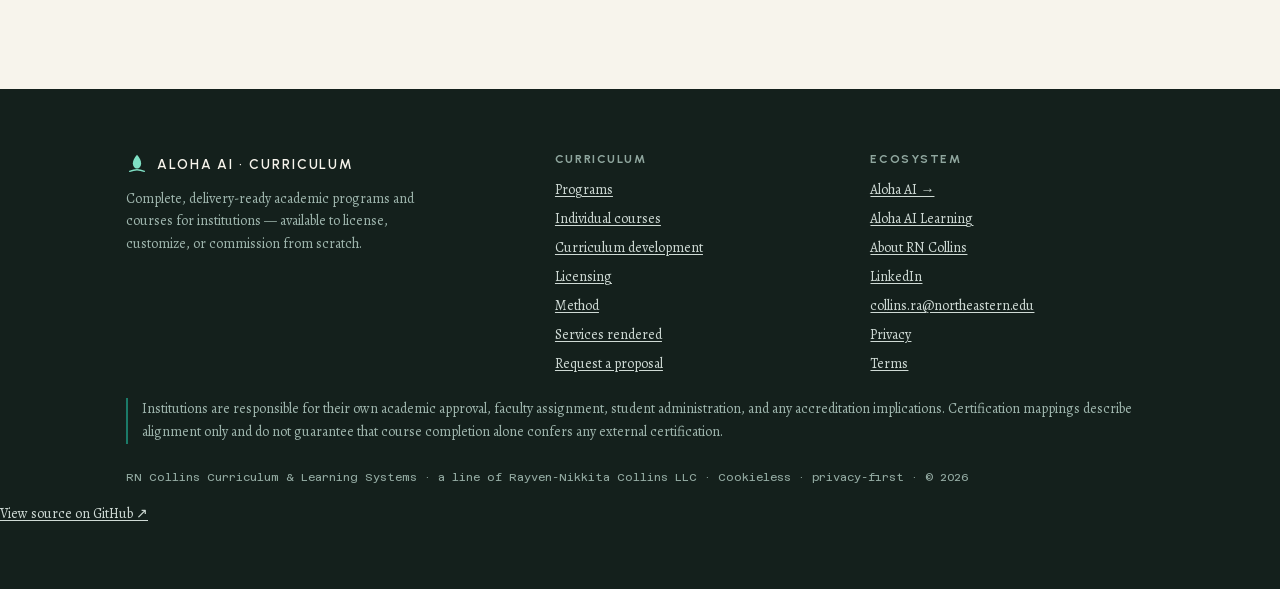
==== commit b0424e55: "Link the site footer to its verified public GitHub source Preserve repository visibility and existin" ====
--- a/about.html
+++ b/about.html
@@ -159,7 +159,7 @@
     <p class="disc small">Institutions are responsible for their own academic approval, faculty assignment, student administration, and any accreditation implications. Certification mappings describe alignment only and do not guarantee that course completion alone confers any external certification.</p>
     <p class="fine">RN Collins Curriculum &amp; Learning Systems · a line of Rayven-Nikkita Collins LLC · Cookieless · privacy-first · © 2026</p>
   </div>
-</footer>
+<p><a href="https://github.com/rn-collins/curriculum-licensing" target="_blank" rel="noopener noreferrer">View source on GitHub ↗</a></p></footer>
 <script>
   (function(){var b=document.getElementById('burger'),l=document.getElementById('navlinks');
   function set(o){b.setAttribute('aria-expanded',o);l.classList.toggle('open',o);b.setAttribute('aria-label',o?'Close menu':'Open menu');}
--- a/aloha-ds.css
+++ b/aloha-ds.css
@@ -1,10 +1,35 @@
 /* ============================================================
-   ALOHA AI — DESIGN SYSTEM  (aloha-ds.css)
-   The shared stylesheet for all 13 ecosystem sites.
-   Copy this file verbatim into each site; put page-specific
-   rules in the page's own <style> or a page.css.
-   v1.0 · 2026-07
+   RN COLLINS CURRICULUM — DESIGN SYSTEM  (aloha-ds.css)
+
+   This began as the ecosystem's shared stylesheet, copied verbatim
+   into thirteen sites, which is why this site and several others
+   were indistinguishable. It is now this site's own.
+
+   The object is a registrar's course catalogue: programs with
+   codes, courses with codes, credit values, prerequisites and
+   sequences. So the page is built as a catalogue is built —
+   entries are ruled rows rather than floating cards, and the
+   apparatus is split in two. Codes, credit values and column
+   heads are catalogue keys, set in Azeret Mono with tabular
+   figures. Navigation, buttons and form labels are interface,
+   set in Urbanist. Alegreya carries everything a reader reads.
+
+   Typefaces are self-hosted from /fonts (licences in that
+   directory). font-src is 'self' here, so a Google Fonts link
+   would be blocked in production and silently fall back.
+   v2.0 · 2026-09
    ============================================================ */
+
+@font-face{font-family:'Alegreya';font-style:italic;font-weight:400 600;font-display:swap;src:url('/fonts/alegreya-italic-400_600-latin-ext.woff2') format('woff2');unicode-range:U+0100-02BA, U+02BD-02C5, U+02C7-02CC, U+02CE-02D7, U+02DD-02FF, U+0304, U+0308, U+0329, U+1D00-1DBF, U+1E00-1E9F, U+1EF2-1EFF, U+2020, U+20A0-20AB, U+20AD-20C0, U+2113, U+2C60-2C7F, U+A720-A7FF;}
+@font-face{font-family:'Alegreya';font-style:italic;font-weight:400 600;font-display:swap;src:url('/fonts/alegreya-italic-400_600-latin.woff2') format('woff2');unicode-range:U+0000-00FF, U+0131, U+0152-0153, U+02BB-02BC, U+02C6, U+02DA, U+02DC, U+0304, U+0308, U+0329, U+2000-206F, U+20AC, U+2122, U+2191, U+2193, U+2212, U+2215, U+FEFF, U+FFFD;}
+@font-face{font-family:'Alegreya';font-style:normal;font-weight:400 700;font-display:swap;src:url('/fonts/alegreya-normal-400_700-latin-ext.woff2') format('woff2');unicode-range:U+0100-02BA, U+02BD-02C5, U+02C7-02CC, U+02CE-02D7, U+02DD-02FF, U+0304, U+0308, U+0329, U+1D00-1DBF, U+1E00-1E9F, U+1EF2-1EFF, U+2020, U+20A0-20AB, U+20AD-20C0, U+2113, U+2C60-2C7F, U+A720-A7FF;}
+@font-face{font-family:'Alegreya';font-style:normal;font-weight:400 700;font-display:swap;src:url('/fonts/alegreya-normal-400_700-latin.woff2') format('woff2');unicode-range:U+0000-00FF, U+0131, U+0152-0153, U+02BB-02BC, U+02C6, U+02DA, U+02DC, U+0304, U+0308, U+0329, U+2000-206F, U+20AC, U+2122, U+2191, U+2193, U+2212, U+2215, U+FEFF, U+FFFD;}
+@font-face{font-family:'Urbanist';font-style:italic;font-weight:400 600;font-display:swap;src:url('/fonts/urbanist-italic-400_600-latin-ext.woff2') format('woff2');unicode-range:U+0100-02BA, U+02BD-02C5, U+02C7-02CC, U+02CE-02D7, U+02DD-02FF, U+0304, U+0308, U+0329, U+1D00-1DBF, U+1E00-1E9F, U+1EF2-1EFF, U+2020, U+20A0-20AB, U+20AD-20C0, U+2113, U+2C60-2C7F, U+A720-A7FF;}
+@font-face{font-family:'Urbanist';font-style:italic;font-weight:400 600;font-display:swap;src:url('/fonts/urbanist-italic-400_600-latin.woff2') format('woff2');unicode-range:U+0000-00FF, U+0131, U+0152-0153, U+02BB-02BC, U+02C6, U+02DA, U+02DC, U+0304, U+0308, U+0329, U+2000-206F, U+20AC, U+2122, U+2191, U+2193, U+2212, U+2215, U+FEFF, U+FFFD;}
+@font-face{font-family:'Urbanist';font-style:normal;font-weight:400 700;font-display:swap;src:url('/fonts/urbanist-normal-400_700-latin-ext.woff2') format('woff2');unicode-range:U+0100-02BA, U+02BD-02C5, U+02C7-02CC, U+02CE-02D7, U+02DD-02FF, U+0304, U+0308, U+0329, U+1D00-1DBF, U+1E00-1E9F, U+1EF2-1EFF, U+2020, U+20A0-20AB, U+20AD-20C0, U+2113, U+2C60-2C7F, U+A720-A7FF;}
+@font-face{font-family:'Urbanist';font-style:normal;font-weight:400 700;font-display:swap;src:url('/fonts/urbanist-normal-400_700-latin.woff2') format('woff2');unicode-range:U+0000-00FF, U+0131, U+0152-0153, U+02BB-02BC, U+02C6, U+02DA, U+02DC, U+0304, U+0308, U+0329, U+2000-206F, U+20AC, U+2122, U+2191, U+2193, U+2212, U+2215, U+FEFF, U+FFFD;}
+@font-face{font-family:'Azeret Mono';font-style:normal;font-weight:400 600;font-display:swap;src:url('/fonts/azeretmono-normal-400_600-latin-ext.woff2') format('woff2');unicode-range:U+0100-02BA, U+02BD-02C5, U+02C7-02CC, U+02CE-02D7, U+02DD-02FF, U+0304, U+0308, U+0329, U+1D00-1DBF, U+1E00-1E9F, U+1EF2-1EFF, U+2020, U+20A0-20AB, U+20AD-20C0, U+2113, U+2C60-2C7F, U+A720-A7FF;}
+@font-face{font-family:'Azeret Mono';font-style:normal;font-weight:400 600;font-display:swap;src:url('/fonts/azeretmono-normal-400_600-latin.woff2') format('woff2');unicode-range:U+0000-00FF, U+0131, U+0152-0153, U+02BB-02BC, U+02C6, U+02DA, U+02DC, U+0304, U+0308, U+0329, U+2000-206F, U+20AC, U+2122, U+2191, U+2193, U+2212, U+2215, U+FEFF, U+FFFD;}
 
 /* ---- 1. TOKENS ------------------------------------------- */
 :root{
@@ -19,9 +44,10 @@
   --red:#9C2F2F; --red-l:#FBF1F0; --red-bd:#E3B9B4;
   --green:#166A34; --green-l:#EFF7F1; --green-bd:#BEDFC9;
   /* Type */
-  --serif:"Iowan Old Style","Palatino Linotype",Palatino,Georgia,"Times New Roman",serif;
-  --sans:-apple-system,BlinkMacSystemFont,"Segoe UI",Inter,Roboto,Helvetica,Arial,sans-serif;
-  --mono:"SFMono-Regular",Menlo,Consolas,"Liberation Mono",monospace;
+  --serif:'Alegreya',Charter,"Bitstream Charter","Times New Roman",serif;
+  --sans:'Urbanist','Helvetica Neue',Helvetica,sans-serif;
+  --mono:'Azeret Mono',ui-monospace,Menlo,Consolas,monospace;
+  --key:'Azeret Mono',ui-monospace,Menlo,Consolas,monospace;  /* catalogue keys: codes, credits, column heads */
   /* Type scale (fluid) */
   --fs-display:clamp(2.1rem,5.2vw,3.4rem);
   --fs-h1:clamp(1.9rem,4vw,2.7rem);
@@ -31,13 +57,10 @@
   /* Space scale */
   --s1:4px; --s2:8px; --s3:12px; --s4:16px; --s5:24px; --s6:32px; --s7:48px; --s8:64px; --s9:96px;
   /* Radius + shadow + motion */
-  --r-sm:10px; --r:14px; --r-lg:18px; --r-pill:999px;
-  --sh-1:0 1px 2px rgba(20,32,28,.05);
-  --sh-2:0 1px 2px rgba(20,32,28,.05),0 10px 34px rgba(20,32,28,.07);
-  /* elevated shadow set (flagship depth, still soft) */
-  --sh-3:0 2px 4px rgba(20,32,28,.04),0 18px 48px -12px rgba(20,32,28,.14);
-  --sh-focus:0 0 0 3px rgba(27,122,104,.35);
-  --sh-focus-mint:0 0 0 3px rgba(127,224,196,.55);
+  --r-sm:3px; --r:0px; --r-lg:0px; --r-pill:2px;   /* a catalogue is ruled, not rounded */
+  --sh-1:none; --sh-2:none; --sh-3:none;   /* entries sit on the page, not above it */
+  --sh-focus:0 0 0 3px #0F5343,0 0 0 6px #7FE0C4;
+  --sh-focus-mint:0 0 0 3px #7FE0C4,0 0 0 6px #0F5343;
   --ease:cubic-bezier(.4,0,.2,1);
   --ease-out:cubic-bezier(.16,1,.3,1);      /* editorial ease-out for reveals */
   --dur:.22s; --dur-s:.14s;
@@ -52,10 +75,10 @@
 /* ---- 2. BASE / RESET ------------------------------------- */
 *{box-sizing:border-box}
 html{scroll-behavior:smooth;scroll-padding-top:calc(var(--nav-h) + 12px);-webkit-text-size-adjust:100%}
-body{margin:0;background:var(--cream);color:var(--ink);font-family:var(--sans);
-  font-size:var(--fs-body);line-height:1.6;-webkit-font-smoothing:antialiased;text-rendering:optimizeLegibility}
+body{margin:0;background:var(--cream);color:var(--ink);font-family:var(--serif);
+  font-size:1.06rem;line-height:1.62;-webkit-font-smoothing:antialiased;text-rendering:optimizeLegibility}
 img{max-width:100%;display:block}
-h1,h2,h3,h4{font-family:var(--serif);font-weight:600;letter-spacing:-.014em;line-height:1.12;margin:0;text-wrap:balance}
+h1,h2,h3,h4{font-family:var(--serif);font-weight:700;letter-spacing:-.008em;line-height:1.14;margin:0;text-wrap:balance}
 p{margin:0 0 1rem;text-wrap:pretty}
 a{color:var(--teal-d);text-underline-offset:2px;text-decoration-thickness:from-font;transition:color var(--dur-s) var(--ease)}
 a:hover{color:var(--teal)}
@@ -86,7 +109,7 @@
 .measure{max-width:64ch}
 
 /* ---- 4. TYPOGRAPHY HELPERS ------------------------------- */
-.eyebrow{font-family:var(--mono);font-size:var(--label);letter-spacing:.16em;text-transform:uppercase;color:var(--teal-d);margin:0 0 var(--s3);display:inline-flex;align-items:center;gap:.55rem}
+.eyebrow{font-family:var(--sans);font-weight:600;font-size:.72rem;letter-spacing:.17em;text-transform:uppercase;color:var(--teal-d);margin:0 0 var(--s3);display:inline-flex;align-items:center;gap:.55rem}
 .eyebrow::before{content:"";width:14px;height:2px;border-radius:2px;background:var(--grad-mint-rule);flex:none}
 .section--ink .eyebrow::before{opacity:.95}
 .section--ink .eyebrow{color:var(--teal-mint)}
@@ -94,26 +117,26 @@
 .h1{font-size:var(--fs-h1)} .h2{font-size:var(--fs-h2)} .h3{font-size:var(--fs-h3)}
 .lead{font-size:clamp(1.06rem,1.6vw,1.2rem);line-height:1.55;color:var(--muted);max-width:60ch}
 .section--ink .lead{color:var(--muted-on-ink)}
-.mono{font-family:var(--mono)}
+.mono{font-family:var(--mono);font-variant-numeric:tabular-nums}
 .small{font-size:var(--fs-sm)} .muted{color:var(--muted)}
 
 /* ---- 5. BUTTONS ------------------------------------------ */
-.btn{display:inline-flex;align-items:center;gap:.5rem;font-family:var(--mono);font-size:.74rem;
-  letter-spacing:.06em;text-transform:uppercase;font-weight:500;text-decoration:none;cursor:pointer;
+.btn{display:inline-flex;align-items:center;gap:.5rem;font-family:var(--sans);font-size:.78rem;
+  letter-spacing:.09em;text-transform:uppercase;font-weight:700;text-decoration:none;cursor:pointer;
   padding:.72rem 1.15rem;border-radius:var(--r-sm);border:1px solid transparent;transition:all var(--dur) var(--ease);
   min-height:44px;line-height:1}
-.btn--primary{background:var(--teal);color:#fff;box-shadow:0 1px 2px rgba(15,83,67,.28)}
-.btn--primary:hover{background:#22917b;color:#fff;transform:translateY(-1px);box-shadow:0 8px 22px -6px rgba(15,83,67,.5)}
+.btn--primary{background:var(--teal-d);color:#fff;box-shadow:none}
+.btn--primary:hover{background:var(--ink);color:#fff;transform:none;box-shadow:none}
 .btn--primary:active{transform:translateY(0)}
 .btn--outline{background:var(--white);border-color:var(--line-2);color:var(--ink)}
-.btn--outline:hover{border-color:var(--teal);color:var(--teal-d);transform:translateY(-1px);box-shadow:var(--sh-1)}
+.btn--outline:hover{border-color:var(--ink);color:var(--ink);transform:none;box-shadow:none}
 .btn--ghost{background:transparent;border-color:#3a564d;color:var(--cream)}
 .btn--ghost:hover{border-color:var(--teal-mint);color:#fff}
 .btn--sm{padding:.5rem .8rem;min-height:38px;font-size:.68rem}
 
 /* ---- 6. CHIPS / TAGS ------------------------------------- */
-.chip{display:inline-flex;align-items:center;gap:.4rem;font-family:var(--mono);font-size:var(--fs-xs);
-  letter-spacing:.05em;text-transform:uppercase;padding:.24rem .55rem;border-radius:var(--r-pill);
+.chip{display:inline-flex;align-items:center;gap:.4rem;font-family:var(--key);font-size:var(--fs-xs);
+  font-variant-numeric:tabular-nums;letter-spacing:.05em;text-transform:uppercase;padding:.24rem .55rem;border-radius:var(--r-pill);
   border:1px solid var(--line);background:#fff;color:var(--ink-2)}
 .chip--hi{color:var(--green);border-color:var(--green-bd);background:var(--green-l)}
 .chip--med{color:var(--amber);border-color:var(--amber-bd);background:var(--amber-l)}
@@ -121,71 +144,71 @@
 .chip .ic{width:7px;height:7px;border-radius:50%;background:currentColor;flex:none}
 
 /* ---- 7. CARDS -------------------------------------------- */
-.card{position:relative;background:#fff;border:1px solid var(--line);border-radius:var(--r);padding:var(--s5);box-shadow:var(--sh-1);
+.card{position:relative;background:transparent;border:0;border-top:2px solid var(--ink);border-radius:0;padding:var(--s4) 0 var(--s3);box-shadow:none;
   transition:box-shadow var(--dur) var(--ease),transform var(--dur) var(--ease),border-color var(--dur) var(--ease)}
 .card--hover{cursor:pointer}
-.card--hover:hover{box-shadow:var(--sh-3);transform:translateY(-3px);border-color:var(--line-2)}
+.card--hover:hover{box-shadow:none;transform:none;border-top-color:var(--teal)}
 /* an accent hairline that surfaces on hover — quiet until you touch it */
-.card--hover::after{content:"";position:absolute;left:var(--s5);right:var(--s5);top:0;height:2px;border-radius:2px;
+.card--hover::after{content:"";position:absolute;left:0;right:0;top:-2px;height:2px;border-radius:0;
   background:var(--grad-mint-rule);transform:scaleX(0);transform-origin:left;opacity:0;transition:transform var(--dur) var(--ease-out),opacity var(--dur) var(--ease)}
 .card--hover:hover::after{transform:scaleX(1);opacity:1}
 .card h3{font-size:var(--fs-h3);margin-bottom:var(--s2)}
-.card__ic{width:38px;height:38px;border-radius:10px;background:var(--teal-l);color:var(--teal-d);
+.card__ic{width:38px;height:38px;border-radius:2px;background:var(--teal-l);color:var(--teal-d);
   display:grid;place-items:center;margin-bottom:var(--s3)}
 
 /* ---- 8. TOOL PANEL (dark interactive) -------------------- */
-.tool{background:var(--ink);color:var(--cream);border-radius:var(--r-lg);padding:var(--s6);box-shadow:var(--sh-2)}
+.tool{background:var(--ink);color:var(--cream);border-radius:0;padding:var(--s6);box-shadow:none}
 .tool h3{color:var(--cream)}
 .field{margin-bottom:var(--s4)}
-.field label{display:block;font-family:var(--mono);font-size:var(--fs-xs);letter-spacing:.1em;
+.field label{display:block;font-family:var(--sans);font-weight:700;font-size:.75rem;letter-spacing:.1em;
   text-transform:uppercase;color:var(--muted-on-ink);margin-bottom:.4rem}
-.field select,.field input{width:100%;padding:.66rem .75rem;border-radius:var(--r-sm);
+.field select,.field input{width:100%;padding:.66rem .75rem;border-radius:2px;
   border:1px solid #33504f;background:#0E1815;color:var(--cream);font:inherit;font-size:.95rem;min-height:44px}
 .field select:focus-visible,.field input:focus-visible{box-shadow:var(--sh-focus);border-color:var(--teal)}
-.out{background:#0E1815;border:1px solid #2C463E;border-radius:var(--r);padding:var(--s5)}
-.out__lab{font-family:var(--mono);font-size:var(--fs-xs);letter-spacing:.12em;text-transform:uppercase;color:var(--muted-on-ink);margin-bottom:.3rem}
+.out{background:#0E1815;border:1px solid #2C463E;border-radius:0;padding:var(--s5)}
+.out__lab{font-family:var(--sans);font-weight:700;font-size:var(--fs-xs);letter-spacing:.12em;text-transform:uppercase;color:var(--muted-on-ink);margin-bottom:.3rem}
 .out__big{font-family:var(--serif);font-size:1.7rem;color:var(--teal-mint);line-height:1.1}
 .out ul{margin:.7rem 0 0;padding-left:1.1rem;color:#D6E4DF;font-size:.9rem}
 .out ul li{margin-bottom:.3rem}
 .flag{font-family:var(--mono);font-size:.72rem;color:#E7B36B;margin-top:.7rem}
 
 /* ---- 9. TABLE (provenance) ------------------------------- */
-.table-wrap{overflow-x:auto;border:1px solid var(--line);border-radius:var(--r);background:#fff}
+.table-wrap{overflow-x:auto;border:0;border-top:2px solid var(--ink);border-bottom:2px solid var(--ink);border-radius:0;background:transparent}
 table.data{width:100%;border-collapse:collapse;font-size:var(--fs-sm);min-width:560px}
 .data th,.data td{text-align:left;padding:.65rem .8rem;border-bottom:1px solid var(--line);vertical-align:top}
-.data th{background:var(--ink);color:var(--cream);font-family:var(--mono);font-size:var(--fs-xs);letter-spacing:.09em;text-transform:uppercase;font-weight:500;position:sticky;top:0}
+.data th{background:var(--ink);color:var(--cream);font-family:var(--key);font-size:var(--fs-xs);letter-spacing:.09em;text-transform:uppercase;font-weight:500;position:sticky;top:0}
 .data tr:last-child td{border-bottom:none}
-.data .cite{font-family:var(--mono);font-size:.8rem;color:var(--teal-d)}
+.data .cite{font-family:var(--key);font-variant-numeric:tabular-nums;font-size:.8rem;color:var(--teal-d)}
 
 /* ---- 10. ACCORDION (FAQ) --------------------------------- */
-.acc{border:1px solid var(--line);border-radius:var(--r);background:#fff;overflow:hidden}
+.acc{border:0;border-top:1px solid var(--line-2);border-radius:0;background:transparent;overflow:hidden}
 .acc+.acc{margin-top:var(--s3)}
-.acc__btn{width:100%;text-align:left;background:none;border:0;cursor:pointer;padding:1rem 1.15rem;
+.acc__btn{width:100%;text-align:left;background:none;border:0;cursor:pointer;padding:1rem 0;
   font-family:var(--serif);font-size:1.05rem;color:var(--ink);display:flex;justify-content:space-between;gap:1rem;align-items:center;min-height:56px}
 .acc__btn:hover{color:var(--teal-d)}
 .acc__ic{flex:none;transition:transform var(--dur) var(--ease);color:var(--teal)}
 .acc__btn[aria-expanded="true"] .acc__ic{transform:rotate(45deg)}
 .acc__panel{max-height:0;overflow:hidden;transition:max-height var(--dur) var(--ease)}
-.acc__panel-inner{padding:0 1.15rem 1.1rem;color:var(--muted)}
+.acc__panel-inner{padding:0 0 1.1rem;color:var(--muted)}
 
 /* ---- 11. NAV --------------------------------------------- */
-.skip{position:absolute;left:-999px;top:0;background:var(--teal);color:#fff;padding:.6rem 1rem;
-  border-radius:0 0 8px 0;z-index:200;font-family:var(--mono);font-size:.8rem}
+.skip{position:absolute;left:-999px;top:0;background:var(--ink);color:#fff;padding:.7rem 1.1rem;
+  border-radius:0 0 3px 0;z-index:200;font-family:var(--sans);font-weight:700;font-size:.82rem;letter-spacing:.06em}
 .skip:focus{left:0;color:#fff}
 .nav{position:sticky;top:0;z-index:100;background:rgba(252,250,245,.82);backdrop-filter:saturate(180%) blur(14px);
   border-bottom:1px solid var(--line);height:var(--nav-h);transition:box-shadow var(--dur) var(--ease),background var(--dur) var(--ease)}
 .nav.is-stuck{background:rgba(252,250,245,.94);box-shadow:0 1px 0 var(--line),0 8px 24px -14px rgba(20,32,28,.4)}
 .nav__in{max-width:var(--maxw);margin-inline:auto;padding-inline:clamp(18px,4vw,26px);height:var(--nav-h);
   display:flex;align-items:center;justify-content:space-between;gap:1rem}
-.nav__brand{display:flex;align-items:center;gap:.55rem;font-family:var(--mono);font-size:.82rem;letter-spacing:.12em;
+.nav__brand{display:flex;align-items:center;gap:.55rem;font-family:var(--sans);font-size:.86rem;letter-spacing:.14em;
   text-transform:uppercase;color:var(--ink);text-decoration:none;font-weight:600}
 .nav__brand svg{flex:none}
 .nav__links{display:flex;align-items:center;gap:.3rem;list-style:none;margin:0;padding:0}
-.nav__links a{font-family:var(--mono);font-size:.72rem;letter-spacing:.05em;text-transform:uppercase;
+.nav__links a{font-family:var(--sans);font-weight:600;font-size:.78rem;letter-spacing:.08em;text-transform:uppercase;
   color:var(--ink-2);text-decoration:none;padding:.5rem .6rem;border-radius:8px}
-.nav__links a:hover{color:var(--teal-d);background:var(--teal-l)}
+.nav__links a:hover{color:var(--teal-d);background:var(--teal-l);border-radius:2px}
 .nav__cta{margin-left:.4rem}
-.nav__burger{display:none;background:none;border:1px solid var(--line-2);border-radius:9px;width:44px;height:44px;
+.nav__burger{display:none;background:none;border:1px solid var(--line-2);border-radius:2px;width:44px;height:44px;
   cursor:pointer;align-items:center;justify-content:center;color:var(--ink)}
 @media(max-width:860px){
   .nav__links{position:fixed;inset:var(--nav-h) 0 auto 0;flex-direction:column;align-items:stretch;gap:0;
@@ -203,10 +226,10 @@
 .footer a{color:#CFDAD5}.footer a:hover{color:#fff}
 .footer__grid{display:grid;grid-template-columns:1.4fr 1fr 1fr;gap:var(--s6)}
 @media(max-width:720px){.footer__grid{grid-template-columns:1fr}}
-.footer h3,.footer h4{font-family:var(--mono);font-size:var(--fs-xs);letter-spacing:.12em;text-transform:uppercase;color:#8FA69E;margin-bottom:var(--s3)}
+.footer h3,.footer h4{font-family:var(--sans);font-weight:700;font-size:.75rem;letter-spacing:.13em;text-transform:uppercase;color:#8FA69E;margin-bottom:var(--s3)}
 .footer ul{list-style:none;margin:0;padding:0}.footer li{margin-bottom:.4rem}
 .footer .disc{border-left:2px solid var(--teal);padding-left:.9rem;color:#9FB6AE;margin-top:var(--s4)}
-.footer .fine{font-family:var(--mono);font-size:.66rem;color:#6C837B;margin-top:var(--s5);line-height:1.7}
+.footer .fine{font-family:var(--key);font-size:.7rem;color:#93AAA2;margin-top:var(--s5);line-height:1.7}
 
 /* ---- 13. UTIL / MOTION ----------------------------------- */
 /* reveals only hide when JS is active (progressive enhancement) */
@@ -218,3 +241,43 @@
   *{animation:none!important;transition:none!important;scroll-behavior:auto!important}
   .reveal{opacity:1;transform:none}
 }
+
+/* ---- 14. CATALOGUE KEYS + FIXES -----------------------------------------
+   Course codes and credit values are catalogue keys: mono, tabular, aligned.
+   They are how a registrar finds a row, so they are set as keys and not as
+   decoration. Page stylesheets set .code and .cr; this makes them consistent.
+   ------------------------------------------------------------------------- */
+.courserow .code,.code{font-family:var(--key);font-variant-numeric:tabular-nums;
+  letter-spacing:.04em;font-weight:600}
+.courserow .cr,.cr,.kv,.p-num{font-family:var(--key);font-variant-numeric:tabular-nums;
+  letter-spacing:.04em}
+.num-stat{font-variant-numeric:tabular-nums}
+
+/* `.nav__links a` (0,1,1) outranked `.btn--primary` (0,1,0), so the nav's
+   primary call to action drew its label in --ink-2 on the teal ground:
+   2.53:1. The button now states its own colour at matching specificity. */
+.nav__links a.btn--primary{color:#fff}
+.nav__links a.btn--primary:hover{color:#fff}
+.nav__links a.btn--outline{color:var(--ink)}
+.nav__links a.btn--ghost{color:var(--cream)}
+
+/* ---- 15. FORCED COLORS + PRINT (absent before this pass) ---------------- */
+@media(forced-colors:active){
+  .card,.acc,.table-wrap{border-top:2px solid CanvasText}
+  .btn,.chip{border:1px solid ButtonText}
+  .rule,.divider--accent,.card--hover::after{background:CanvasText;forced-color-adjust:none}
+  :focus-visible{outline:3px solid Highlight;outline-offset:2px}
+}
+@media print{
+  .nav,.footer,.skip,.nav__burger,.btn{display:none!important}
+  body{background:#fff;color:#000;font-size:10.5pt}
+  .section{padding-block:14pt;border-top:1px solid #000}
+  .section--ink,.tool,.out{background:#fff!important;color:#000!important}
+  .section--ink h1,.section--ink h2,.section--ink h3,.section--ink h4,
+  .section--ink .lead,.tool h3,.out__big{color:#000!important}
+  .card,.acc,.data tr,.table-wrap{break-inside:avoid}
+  .acc__panel{max-height:none!important;overflow:visible!important}
+  .js .reveal{opacity:1!important;transform:none!important}
+  .data th{background:#fff;color:#000;border-bottom:2px solid #000}
+  a[href^="http"]::after{content:" (" attr(href) ")";font-size:8pt;color:#333}
+}
